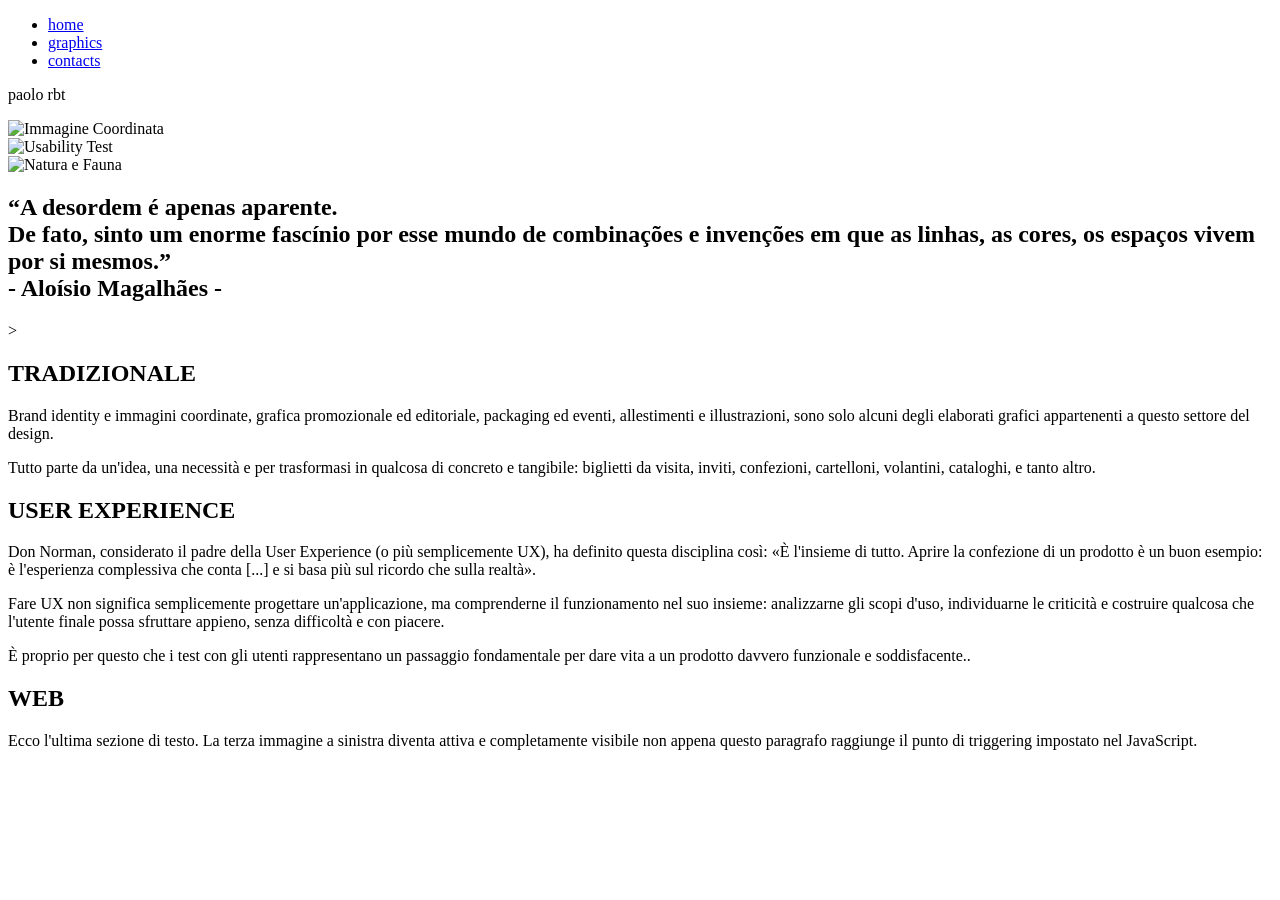
==== graphic.html @ 7957651f "Add files via upload" ====
<!DOCTYPE html>
<html lang="it">
<head>
  <meta charset="UTF-8">
  <meta name="viewport" content="width=device-width, initial-scale=1.0">
  <link rel="stylesheet" href="style/style.css">
  <title>PAOLORBT</title>

</head>
<body>
  <main class="container">
    <div id="left">
      <div class="navbar">
        <span class="icon-bar"></span>
        <span class="icon-bar"></span>
        <span class="icon-bar"></span>
      </div>
                
      <nav class="nav">
        <ul>
          <li><a href="index.html">home</a></li>
          <li><a href="graphic.html">graphics</a></li>
          <li><a href="contact.html">contacts</a></li>
        </ul>
      </nav>
       <P id="nome-logo">paolo rbt</P>
      <div id="social">

      </div>
    </div>
    <div class="container-graphic">

      <!-- SEZIONE DI SINISTRA (Fissa) -->
      <aside class="left-section">
        <div class="media-card" id="img-sec-1">
          <img src="pictures/Workshop_Stationery_Mockup_1.jpg" alt="Immagine Coordinata">
        </div>
        <div class="media-card" id="img-sec-2">
          <img src="pictures/Alessia_003.jpeg" alt="Usability Test">
        </div>
        <div class="media-card" id="img-sec-3">
          <img src="" alt="Natura e Fauna">
        </div>
      </aside>

      <!-- SEZIONE DI DESTRA (Scorrevole) -->
      <section id="destra">
        <h1 class="quote">
          “A desordem é apenas aparente.
          <br>De fato, sinto um enorme fascínio por esse mundo de combinações e invenções em que as linhas, as cores, os espaços vivem por si mesmos.”<br>
          <span class="autore">- Aloísio Magalhães -</span>
        </h1>>
        <div class="right-section">

          <!-- Blocco 1: collegato a #img-sec-1 -->
          <section class="content-block" data-target-img="img-sec-1">
            <h2>TRADIZIONALE</h2>
            <p>Brand identity e immagini coordinate, grafica promozionale ed editoriale, packaging ed eventi, allestimenti e illustrazioni, sono solo alcuni degli elaborati grafici appartenenti a questo settore del design.</p>
            <p>Tutto parte da un'idea, una necessità e per trasformasi in qualcosa di concreto e tangibile: biglietti da visita, inviti, confezioni, cartelloni, volantini, cataloghi, e tanto altro.</p>
          </section>

          <!-- Blocco 2: collegato a #img-sec-2 -->
          <section class="content-block" data-target-img="img-sec-2">
            <h2>USER EXPERIENCE</h2>
            <p>Don Norman, considerato il padre della User Experience (o più semplicemente UX), ha definito questa disciplina così: «È l'insieme di tutto. Aprire la confezione di un prodotto è un buon esempio: è l'esperienza complessiva che conta [...] e si basa più sul ricordo che sulla realtà».</p>
            <p>Fare UX non significa semplicemente progettare un'applicazione, ma comprenderne il funzionamento nel suo insieme: analizzarne gli scopi d'uso, individuarne le criticità e costruire qualcosa che l'utente finale possa sfruttare appieno, senza difficoltà e con piacere.</p>
            <p>È proprio per questo che i test con gli utenti rappresentano un passaggio fondamentale per dare vita a un prodotto davvero funzionale e soddisfacente..</p>
          </section>

          <!-- Blocco 3: collegato a #img-sec-3 -->
          <section class="content-block" data-target-img="img-sec-3">
            <h2>WEB</h2>
            <p>Ecco l'ultima sezione di testo. La terza immagine a sinistra diventa attiva e completamente visibile non appena questo paragrafo raggiunge il punto di triggering impostato nel JavaScript.</p>
          </section>
        </div>
      </section>
    </div>
  </main>

  <!-- JAVASCRIPT: Gestione scorrimento e attivazione immagini -->
  <script src="scripts/graphic.js"></script>
  <script src="scripts/menu.js"></script>
</body>
</html>
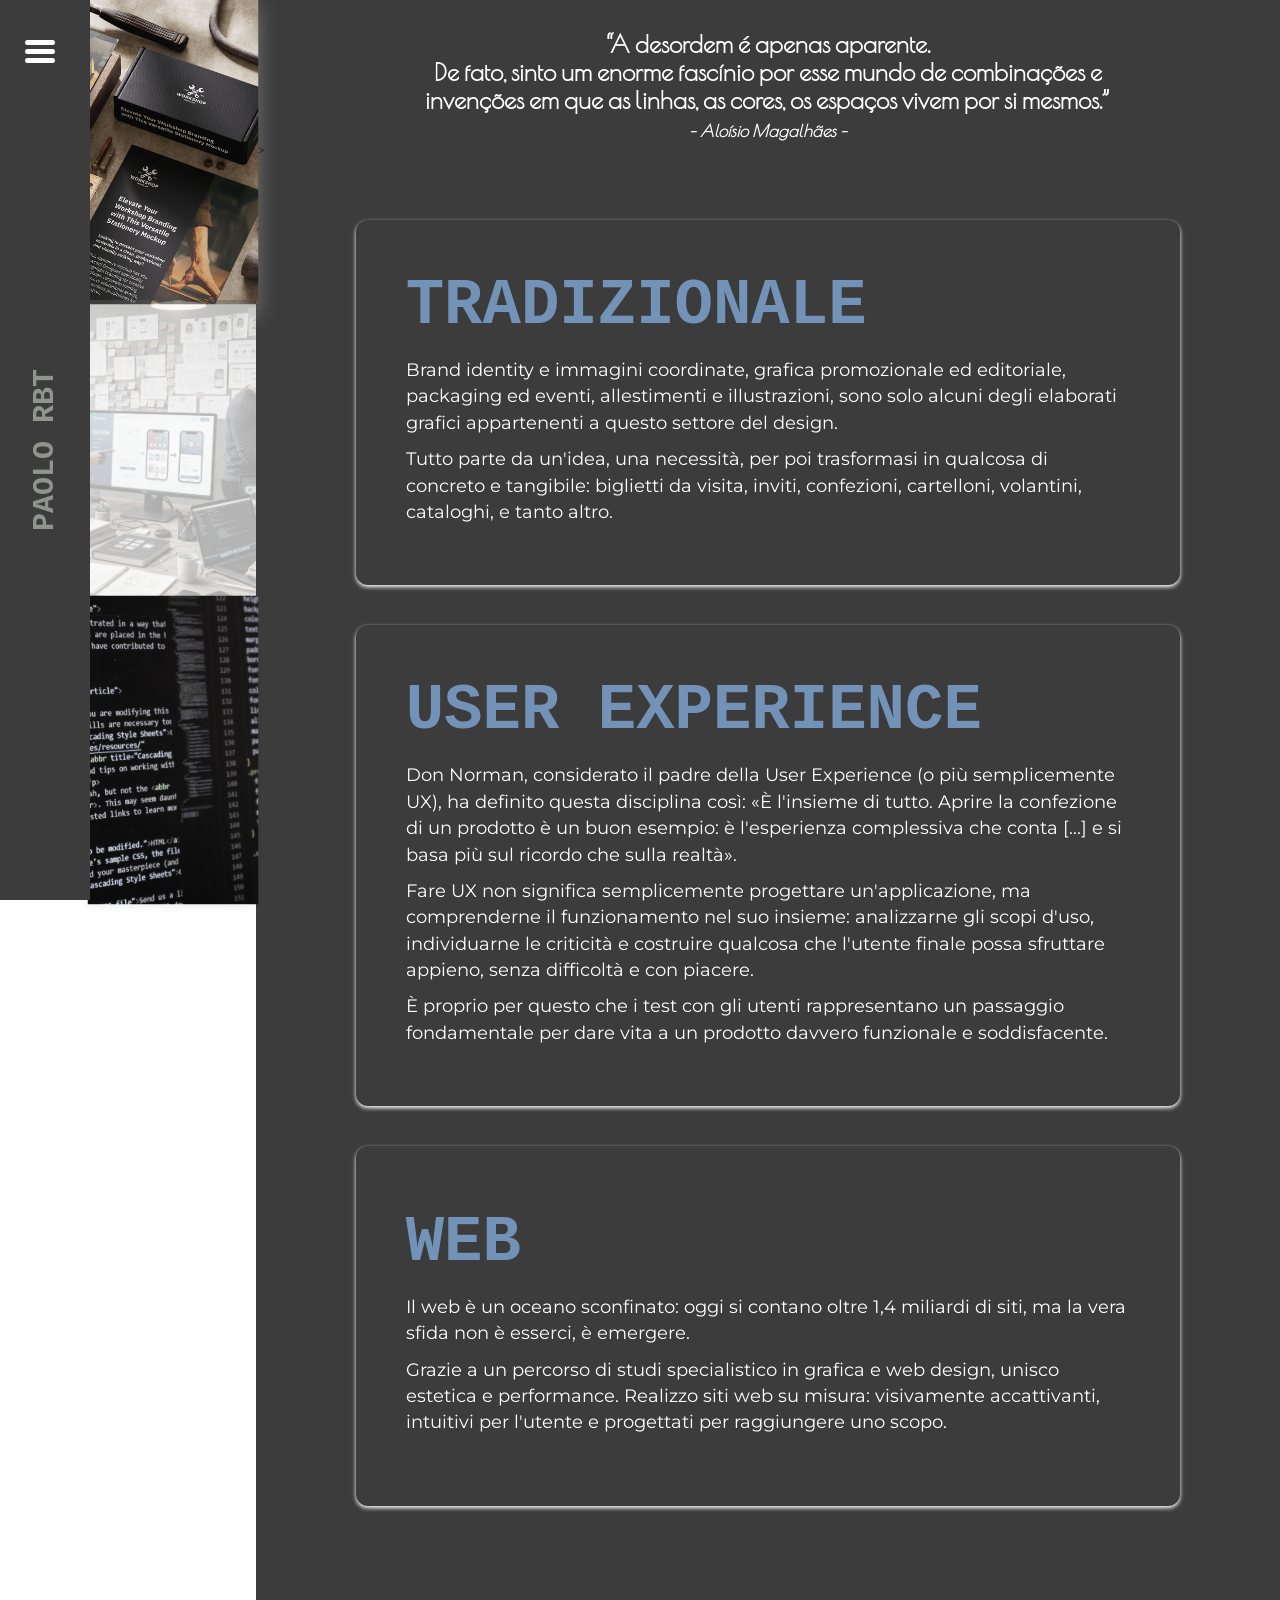
==== commit 3e51969c: "change" ====
--- a/graphic.html
+++ b/graphic.html
@@ -36,10 +36,10 @@
           <img src="pictures/Workshop_Stationery_Mockup_1.jpg" alt="Immagine Coordinata">
         </div>
         <div class="media-card" id="img-sec-2">
-          <img src="pictures/Alessia_003.jpeg" alt="Usability Test">
+          <img src="pictures/ux.JPG" alt="Usability Test">
         </div>
         <div class="media-card" id="img-sec-3">
-          <img src="" alt="Natura e Fauna">
+          <img src="pictures/code.JPG" alt="code">
         </div>
       </aside>
 
@@ -56,7 +56,7 @@
           <section class="content-block" data-target-img="img-sec-1">
             <h2>TRADIZIONALE</h2>
             <p>Brand identity e immagini coordinate, grafica promozionale ed editoriale, packaging ed eventi, allestimenti e illustrazioni, sono solo alcuni degli elaborati grafici appartenenti a questo settore del design.</p>
-            <p>Tutto parte da un'idea, una necessità e per trasformasi in qualcosa di concreto e tangibile: biglietti da visita, inviti, confezioni, cartelloni, volantini, cataloghi, e tanto altro.</p>
+            <p>Tutto parte da un'idea, una necessità, per poi trasformasi in qualcosa di concreto e tangibile: biglietti da visita, inviti, confezioni, cartelloni, volantini, cataloghi, e tanto altro.</p>
           </section>
 
           <!-- Blocco 2: collegato a #img-sec-2 -->
@@ -64,13 +64,14 @@
             <h2>USER EXPERIENCE</h2>
             <p>Don Norman, considerato il padre della User Experience (o più semplicemente UX), ha definito questa disciplina così: «È l'insieme di tutto. Aprire la confezione di un prodotto è un buon esempio: è l'esperienza complessiva che conta [...] e si basa più sul ricordo che sulla realtà».</p>
             <p>Fare UX non significa semplicemente progettare un'applicazione, ma comprenderne il funzionamento nel suo insieme: analizzarne gli scopi d'uso, individuarne le criticità e costruire qualcosa che l'utente finale possa sfruttare appieno, senza difficoltà e con piacere.</p>
-            <p>È proprio per questo che i test con gli utenti rappresentano un passaggio fondamentale per dare vita a un prodotto davvero funzionale e soddisfacente..</p>
+            <p>È proprio per questo che i test con gli utenti rappresentano un passaggio fondamentale per dare vita a un prodotto davvero funzionale e soddisfacente.</p>
           </section>
 
           <!-- Blocco 3: collegato a #img-sec-3 -->
           <section class="content-block" data-target-img="img-sec-3">
             <h2>WEB</h2>
-            <p>Ecco l'ultima sezione di testo. La terza immagine a sinistra diventa attiva e completamente visibile non appena questo paragrafo raggiunge il punto di triggering impostato nel JavaScript.</p>
+            <p>Il web è un oceano sconfinato: oggi si contano oltre 1,4 miliardi di siti, ma la vera sfida non è esserci, è emergere.</p>
+            <p>Grazie a un percorso di studi specialistico in grafica e web design, unisco estetica e performance. Realizzo siti web su misura: visivamente accattivanti, intuitivi per l'utente e progettati per raggiungere uno scopo.</p>
           </section>
         </div>
       </section>
--- a/style/style.css
+++ b/style/style.css
@@ -0,0 +1,372 @@
+@import url('https://fonts.googleapis.com/css2?family=Iosevka+Charon+Mono:ital,wght@0,300;0,400;0,500;0,700;1,300;1,400;1,500;1,700&family=Mrs+Saint+Delafield&display=swap');
+@import url('https://fonts.googleapis.com/css2?family=Montserrat:ital,wght@0,100..900;1,100..900&family=Poiret+One&display=swap');
+
+* {
+    box-sizing: border-box;
+    margin: 0;
+    padding: 0;
+}
+
+.container {
+  display: flex;
+}
+
+
+#left, #centro, #destra, .navbar, .right-section {
+    background: #3c3c3c;
+}
+
+#centro {
+    max-width: 20vw;
+}
+
+#left {
+    display: flex;
+    position: fixed;
+    top: 0;
+    left: 0;
+    height: 100vh;
+    width: 90px;
+    z-index: 1000;
+}
+
+.navbar {
+    padding: 10px;
+    position: fixed;
+    top: 30px;
+    left: 15px;
+}
+
+.icon-bar {
+    display: block;
+    width: 30px;
+    height: 5px;
+    background: #fff;
+    margin-bottom: 4px;
+    border-radius: 5px;
+    transition: 0.4s;
+}
+
+/* Tolgo il margine all'ultima barra dell'hamburger */
+.icon-bar:last-child {
+        margin-bottom: 0;
+    }
+
+/* TRASFORMAZIONE IN X */
+    /* Quando .navbar ha la classe .change, la prima barretta ruota*/
+    .change .icon-bar:nth-child(1) {
+        transform: rotate(-45deg) translate(-6px, 7px);
+    }
+
+    /* Quando .navbar ha la classe .change, nascondo la seconda barra */
+    .change .icon-bar:nth-child(2) {
+        opacity: 0;
+    }
+
+    /* Quando .navbar ha la classe .change, ruoto la terza barra */
+    .change .icon-bar:nth-child(3) {
+        transform: rotate(45deg) translate(-6px, -7px);
+    }
+
+nav {
+    width: 100%;
+    height: 100%;
+    position: fixed;
+    top: 0px;
+    left: 0;
+    background: rgba(60, 60, 60, .85);
+    transition: .5s;
+    transform: translateX(-100%);
+    z-index: 9999;
+}
+
+.open {
+    transform: translateX(90px);
+}
+
+nav ul {
+    list-style: none;
+    padding: 20px;
+    margin-top: 50px;
+}
+
+nav li {
+    font-family: "Iosevka Charon Mono", monospace;
+    font-weight: 700;
+    font-size: 180px;
+    text-transform: uppercase;
+    margin-top: -80px;
+}
+
+li {
+    transition: transform 0.6s ease;
+}
+
+a {
+    text-decoration: none;
+    color: #7392b7;
+}
+
+
+li:hover {
+    transform: scale(1.06) translate(75px);
+    color: #e6ebe0;
+}
+
+#nome-logo {
+    font-family: "Iosevka Charon Mono", monospace;
+    font-weight: 700;
+    font-size: 30px;
+    color: #e6ebe0;
+    opacity: 0.5;
+    text-transform: uppercase;
+    writing-mode: vertical-rl;
+    transform: rotate(180deg);
+    margin: auto;
+}
+
+#centro {
+    display: flex;
+    justify-content: flex-end;
+}
+
+#centro img {
+    margin: auto;
+    height: 100vh;
+}
+
+#destra {
+    flex: auto;
+}
+
+h1 {
+    color: #fff;
+    margin-top: 40px;
+}
+
+h2 {
+    font-family: "Iosevka Charon Mono", monospace;
+    text-transform: uppercase;
+}
+
+.quote {
+    margin: auto;
+    margin-top: 30px;
+    text-align: center;
+    font-family: 'Poiret One', Helvetica, sans-serif, serif;
+    max-width: 700px;
+}
+
+.autore {
+    font-size: 0.7em;
+    font-style: italic;
+}
+
+p {
+    font-family: "Montserrat", Arial, Helvetica, sans-serif;
+    font-size: 1.3em;
+    color: #fff;
+    line-height: 1.5em;
+}
+
+/* ------------pagina contatti------------ */
+
+/* Contenitore principale del form */
+
+#contact-intro, button {
+    margin-left: 100px;
+}
+
+#contact-intro p{
+    margin-top: 75px;
+    margin-bottom: 20px;
+}
+
+@keyframes comparsaGraduale {
+from {
+    transform: translateY(-60px); /* Leggero spostamento dal basso */
+  }
+to {
+    opacity: 1;
+    transform: translateY(0);
+  }
+}
+
+form .form-group, #invia {
+    opacity: 0;
+    animation: comparsaGraduale 0.6s ease-out forwards;
+}
+
+    /* Gruppi di campi */
+.form-group {
+    margin-bottom: 35px;
+}
+
+form .form-group:nth-child(1) {
+    animation-delay: 0.2s;
+}
+
+form .form-group:nth-child(2) {
+    animation-delay: 0.4s;
+}
+
+form .form-group:nth-child(3) {
+    animation-delay: 0.6s;
+}
+
+#invia {
+    animation-delay: 0.8s;
+}
+
+label {
+    display: block;
+    margin-bottom: 8px;
+    font-weight: 600;
+    font-size: 14px;
+    color: red;
+}
+
+/* Stile degli input e della textarea */
+input[type="text"], input[type="email"], textarea {
+    width: 50%;
+    padding: 12px;
+    border: 1px solid #ccc;
+    border-radius: 6px;
+    font-size: 15px;
+    font-family: "Montserrat", Arial, Helvetica, sans-serif;
+    box-sizing: border-box;
+    transition: border-color 0.3s ease;
+}
+
+input[type="text"]:focus, input[type="email"]:focus, textarea:focus {
+    border-color: #0066cc;
+    outline: none;
+}
+
+textarea {
+    resize: vertical;
+    min-height: 120px;
+}
+
+        /* Pulsante di invio */
+button[type="submit"] {
+    width: 50%;
+    padding: 14px;
+    background-color: #7392b7;
+    color: #ffffff;
+    border: none;
+    border-radius: 6px;
+    font-size: 16px;
+    font-weight: bold;
+    cursor: pointer;
+    transition: background-color 0.3s ease;
+}
+
+button[type="submit"]:hover {
+    background-color: #004c99;
+}
+
+/* ------------------------ */
+
+/* ------------GRAFICS------------ */
+
+/* Struttura principale della pagina */
+.container-graphic {
+    display: flex;
+    margin: 0 auto;
+    min-height: 100vh;
+}
+
+/* ------------------------------------
+    COLONNA SINISTRA (FISSA)
+------------------------------------ */
+.left-section {
+    height: 100vh; /* Forza l'altezza pari allo schermo */
+    position: sticky;
+    z-index: 10;
+    top: 0;
+    display: flex;
+    flex-direction: column;
+    justify-content: center;
+    align-items: center;
+    margin-left: 90px;
+}
+
+/* Contenitore e immagini di sinistra */
+.media-card {
+    width: 100%;
+    height: calc(100vh / 3);
+    overflow: hidden;
+    box-shadow: 0 4px 6px rgba(0, 0, 0, 0.05);
+    /* Transizione fluida per l'effetto di evidenziazione */
+    transition: transform 0.4s ease, filter 0.4s ease, border-color 0.4s ease, opacity 0.4s ease;
+    opacity: 0.35;
+    filter: grayscale(80%);
+}
+
+.media-card img {
+    width: 100%;
+    height: 100%;
+    object-fit: cover;
+}
+
+/* Stato EVIDENZIATO attivato da JavaScript */
+.media-card.active {
+    opacity: 1;
+    filter: grayscale(0%);
+    transform: scale(1.03);
+    box-shadow: 0 10px 20px rgba(247, 247, 248, 0.3);
+}
+
+/* ------------------------------------
+    COLONNA DESTRA (SCORREVOLE)
+------------------------------------ */
+.right-section {
+    padding: 60px 100px;
+}
+
+.content-block {
+    min-height: 40vh; /* Assicura che ogni sezione richieda lo scorrimento */
+    display: flex;
+    flex-direction: column;
+    justify-content: center;
+    margin-bottom: 40px;
+    padding: 30px;
+    border-radius: 12px;
+    box-shadow: 0 2px 4px #fff;
+    transition: background-color 0.3s ease;
+    padding: 50px;
+}
+
+.content-block h2 {
+    font-size: 4em;
+    margin-bottom: 15px;
+    color: #7392b7;
+}
+
+.content-block p {
+    font-size: 1.1em;
+    color: fff;
+    margin-bottom: 10px;
+}
+
+/* Responsive per schermi piccoli (Smartphone/Tablet) */
+@media (max-width: 768px) {
+    .container-graphic {
+        flex-direction: column;
+    }
+    .left-section {
+        position: relative;
+        width: 100%;
+        height: auto;
+        border-right: none;
+        border-bottom: 1px solid #e0e0e0;
+        }
+    .right-section {
+        width: 100%;
+        padding: 20px;
+    }
+    .content-block {
+    min-height: flex-start;
+    }
+}
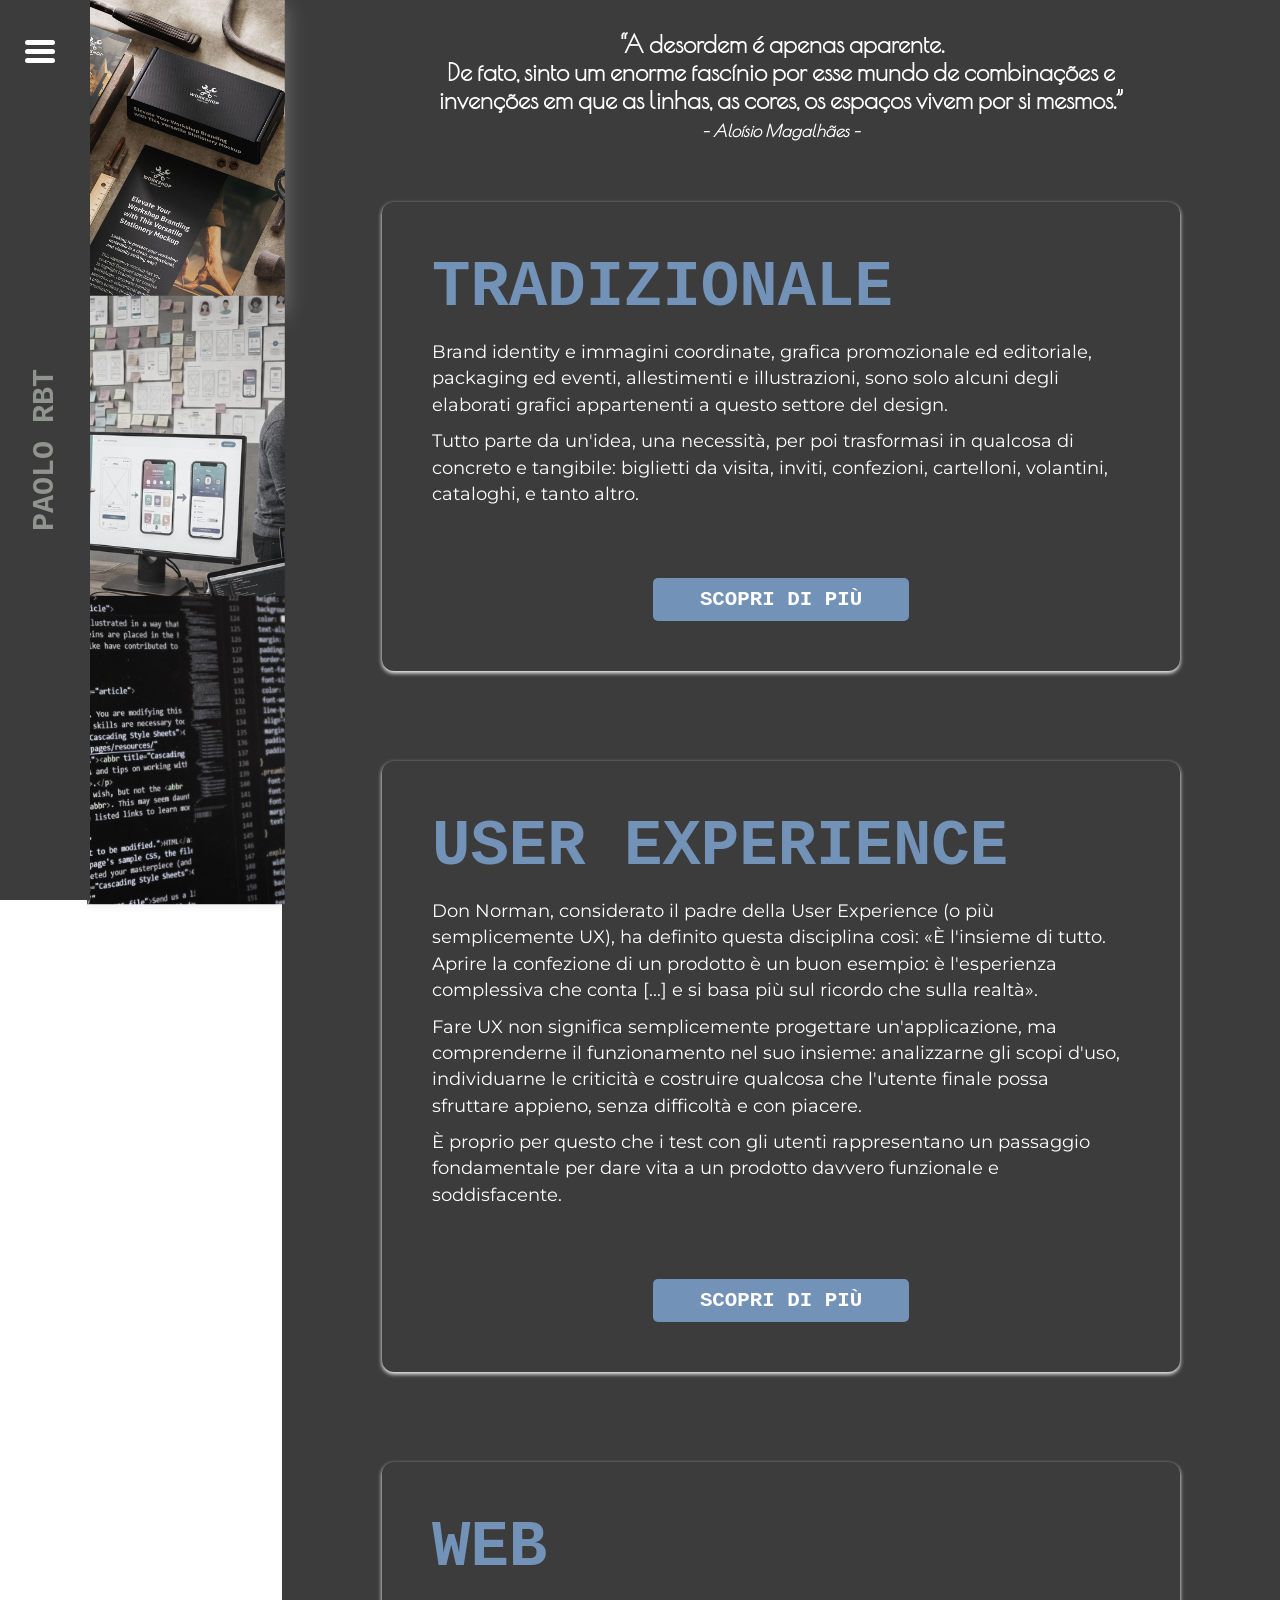
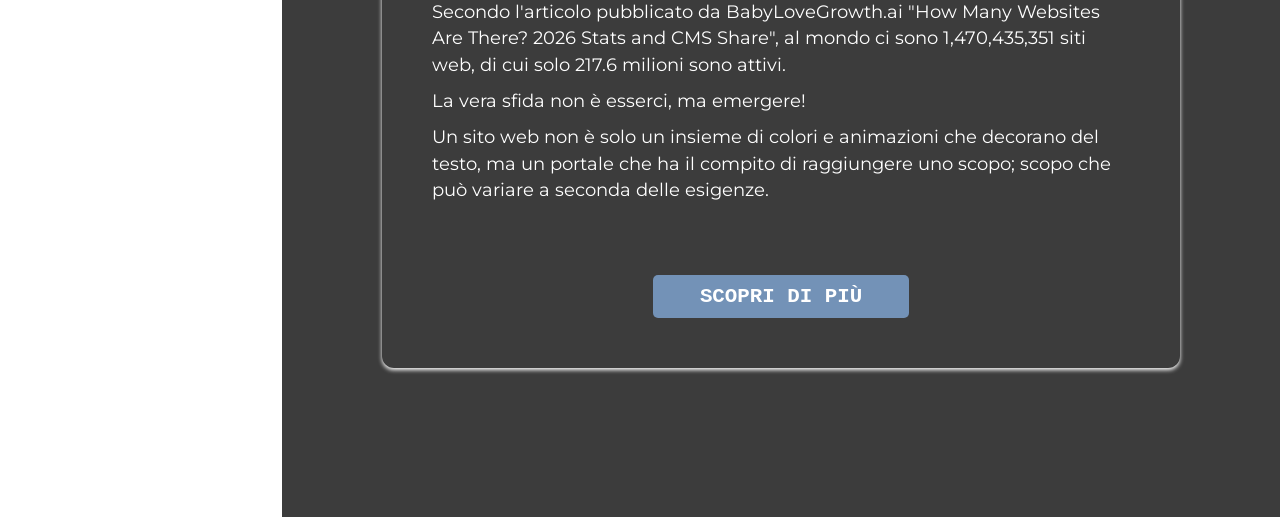
==== commit ab2465fc: "comparsa testo nascosto pagina grafics" ====
--- a/graphic.html
+++ b/graphic.html
@@ -36,12 +36,11 @@
           <img src="pictures/Workshop_Stationery_Mockup_1.jpg" alt="Immagine Coordinata">
         </div>
         <div class="media-card" id="img-sec-2">
-          <img src="pictures/ux.JPG" alt="Usability Test">
+          <img src="pictures/ux.png" alt="Usability Test">
         </div>
         <div class="media-card" id="img-sec-3">
           <img src="pictures/code.JPG" alt="code">
-        </div>
-      </aside>
+        </div>      </aside>
 
       <!-- SEZIONE DI DESTRA (Scorrevole) -->
       <section id="destra">
@@ -49,7 +48,7 @@
           “A desordem é apenas aparente.
           <br>De fato, sinto um enorme fascínio por esse mundo de combinações e invenções em que as linhas, as cores, os espaços vivem por si mesmos.”<br>
           <span class="autore">- Aloísio Magalhães -</span>
-        </h1>>
+        </h1>
         <div class="right-section">
 
           <!-- Blocco 1: collegato a #img-sec-1 -->
@@ -57,6 +56,10 @@
             <h2>TRADIZIONALE</h2>
             <p>Brand identity e immagini coordinate, grafica promozionale ed editoriale, packaging ed eventi, allestimenti e illustrazioni, sono solo alcuni degli elaborati grafici appartenenti a questo settore del design.</p>
             <p>Tutto parte da un'idea, una necessità, per poi trasformasi in qualcosa di concreto e tangibile: biglietti da visita, inviti, confezioni, cartelloni, volantini, cataloghi, e tanto altro.</p>
+            <div class="nascosto">
+		          <p>testo nascosto</p>
+	          </div>
+            <button class="piu">Scopri di più</button>
           </section>
 
           <!-- Blocco 2: collegato a #img-sec-2 -->
@@ -65,13 +68,22 @@
             <p>Don Norman, considerato il padre della User Experience (o più semplicemente UX), ha definito questa disciplina così: «È l'insieme di tutto. Aprire la confezione di un prodotto è un buon esempio: è l'esperienza complessiva che conta [...] e si basa più sul ricordo che sulla realtà».</p>
             <p>Fare UX non significa semplicemente progettare un'applicazione, ma comprenderne il funzionamento nel suo insieme: analizzarne gli scopi d'uso, individuarne le criticità e costruire qualcosa che l'utente finale possa sfruttare appieno, senza difficoltà e con piacere.</p>
             <p>È proprio per questo che i test con gli utenti rappresentano un passaggio fondamentale per dare vita a un prodotto davvero funzionale e soddisfacente.</p>
+            <div class="nascosto">
+		          <p>testo nascosto</p>
+	          </div>
+            <button class="piu">Scopri di più</button>
           </section>
 
           <!-- Blocco 3: collegato a #img-sec-3 -->
           <section class="content-block" data-target-img="img-sec-3">
             <h2>WEB</h2>
-            <p>Il web è un oceano sconfinato: oggi si contano oltre 1,4 miliardi di siti, ma la vera sfida non è esserci, è emergere.</p>
-            <p>Grazie a un percorso di studi specialistico in grafica e web design, unisco estetica e performance. Realizzo siti web su misura: visivamente accattivanti, intuitivi per l'utente e progettati per raggiungere uno scopo.</p>
+            <p>Secondo l'articolo pubblicato da BabyLoveGrowth.ai "How Many Websites Are There? 2026 Stats and CMS Share", al mondo ci sono 1,470,435,351 siti web, di cui solo 217.6 milioni sono attivi.</p>
+            <p>La vera sfida non è esserci, ma emergere!</p>
+            <p>Un sito web non è solo un insieme di colori e animazioni che decorano del testo, ma un portale che ha il compito di raggiungere uno scopo; scopo che può variare a seconda delle esigenze.</p>
+            <div class="nascosto">
+		          <p>testo nascosto</p>
+	          </div>
+            <button class="piu">Scopri di più</button>
           </section>
         </div>
       </section>
--- a/style/style.css
+++ b/style/style.css
@@ -9,6 +9,7 @@
 
 .container {
   display: flex;
+  flex-direction: row;
 }
 
 
@@ -131,8 +132,8 @@
 }
 
 #centro img {
-    margin: auto;
     height: 100vh;
+    
 }
 
 #destra {
@@ -144,9 +145,14 @@
     margin-top: 40px;
 }
 
-h2 {
+h2, button {
     font-family: "Iosevka Charon Mono", monospace;
     text-transform: uppercase;
+}
+
+button.piu, button.invia {
+    font-size: 1.3em;
+    font-weight: 700;
 }
 
 .quote {
@@ -173,7 +179,7 @@
 
 /* Contenitore principale del form */
 
-#contact-intro, button {
+#contact-intro, button.invia {
     margin-left: 100px;
 }
 
@@ -250,13 +256,12 @@
 
         /* Pulsante di invio */
 button[type="submit"] {
-    width: 50%;
+    width: 46%;
     padding: 14px;
     background-color: #7392b7;
     color: #ffffff;
     border: none;
     border-radius: 6px;
-    font-size: 16px;
     font-weight: bold;
     cursor: pointer;
     transition: background-color 0.3s ease;
@@ -294,7 +299,7 @@
 
 /* Contenitore e immagini di sinistra */
 .media-card {
-    width: 100%;
+    width: 15vw;
     height: calc(100vh / 3);
     overflow: hidden;
     box-shadow: 0 4px 6px rgba(0, 0, 0, 0.05);
@@ -330,12 +335,19 @@
     display: flex;
     flex-direction: column;
     justify-content: center;
-    margin-bottom: 40px;
+    margin-bottom: 7vw;
     padding: 30px;
     border-radius: 12px;
     box-shadow: 0 2px 4px #fff;
-    transition: background-color 0.3s ease;
+    opacity: 0;
+    transform: translateY(60px);
+    transition: opacity 0.7s ease-out, transform 0.7s ease-out;
     padding: 50px;
+}
+
+.content-block.active {
+    opacity: 1;
+    transform: translateY(0);
 }
 
 .content-block h2 {
@@ -348,6 +360,47 @@
     font-size: 1.1em;
     color: fff;
     margin-bottom: 10px;
+}
+
+/* ---paragrafo e materiale nascosto--- */
+.nascosto {
+    display: grid;
+    grid-template-rows: 0fr;
+    opacity: 0;
+    margin-top: 0;
+    padding-top: 0;
+    border-top: 1px solid rgba(255, 255, 255, 0);
+    transition:
+        grid-template-rows 0.9s ease,
+        opacity 0.9s ease,
+        margin-top 0.9s ease,
+        padding-top 0.9s ease,
+        border-color 0.9s ease;
+}
+
+/* Il figlio diretto deve avere overflow: hidden per permettere lo scorrimento verticale */
+.nascosto > * {
+    overflow: hidden;
+}
+
+.nascosto.visibile {
+    grid-template-rows: 1fr;
+    opacity: 1;
+    margin-top: 15px;
+    padding-top: 15px;
+    border-top-color: rgba(255, 255, 255, 0.2);
+}
+
+/* ---bottone "Scopri di più"--- */
+button.piu {
+    width: 20vw;
+    margin: auto;
+    background-color: #7392b7;
+    color: #fff;
+    border: none;
+    margin-top: 50px;
+    padding: 10px 20px;
+    border-radius: 5px;
 }
 
 /* Responsive per schermi piccoli (Smartphone/Tablet) */
